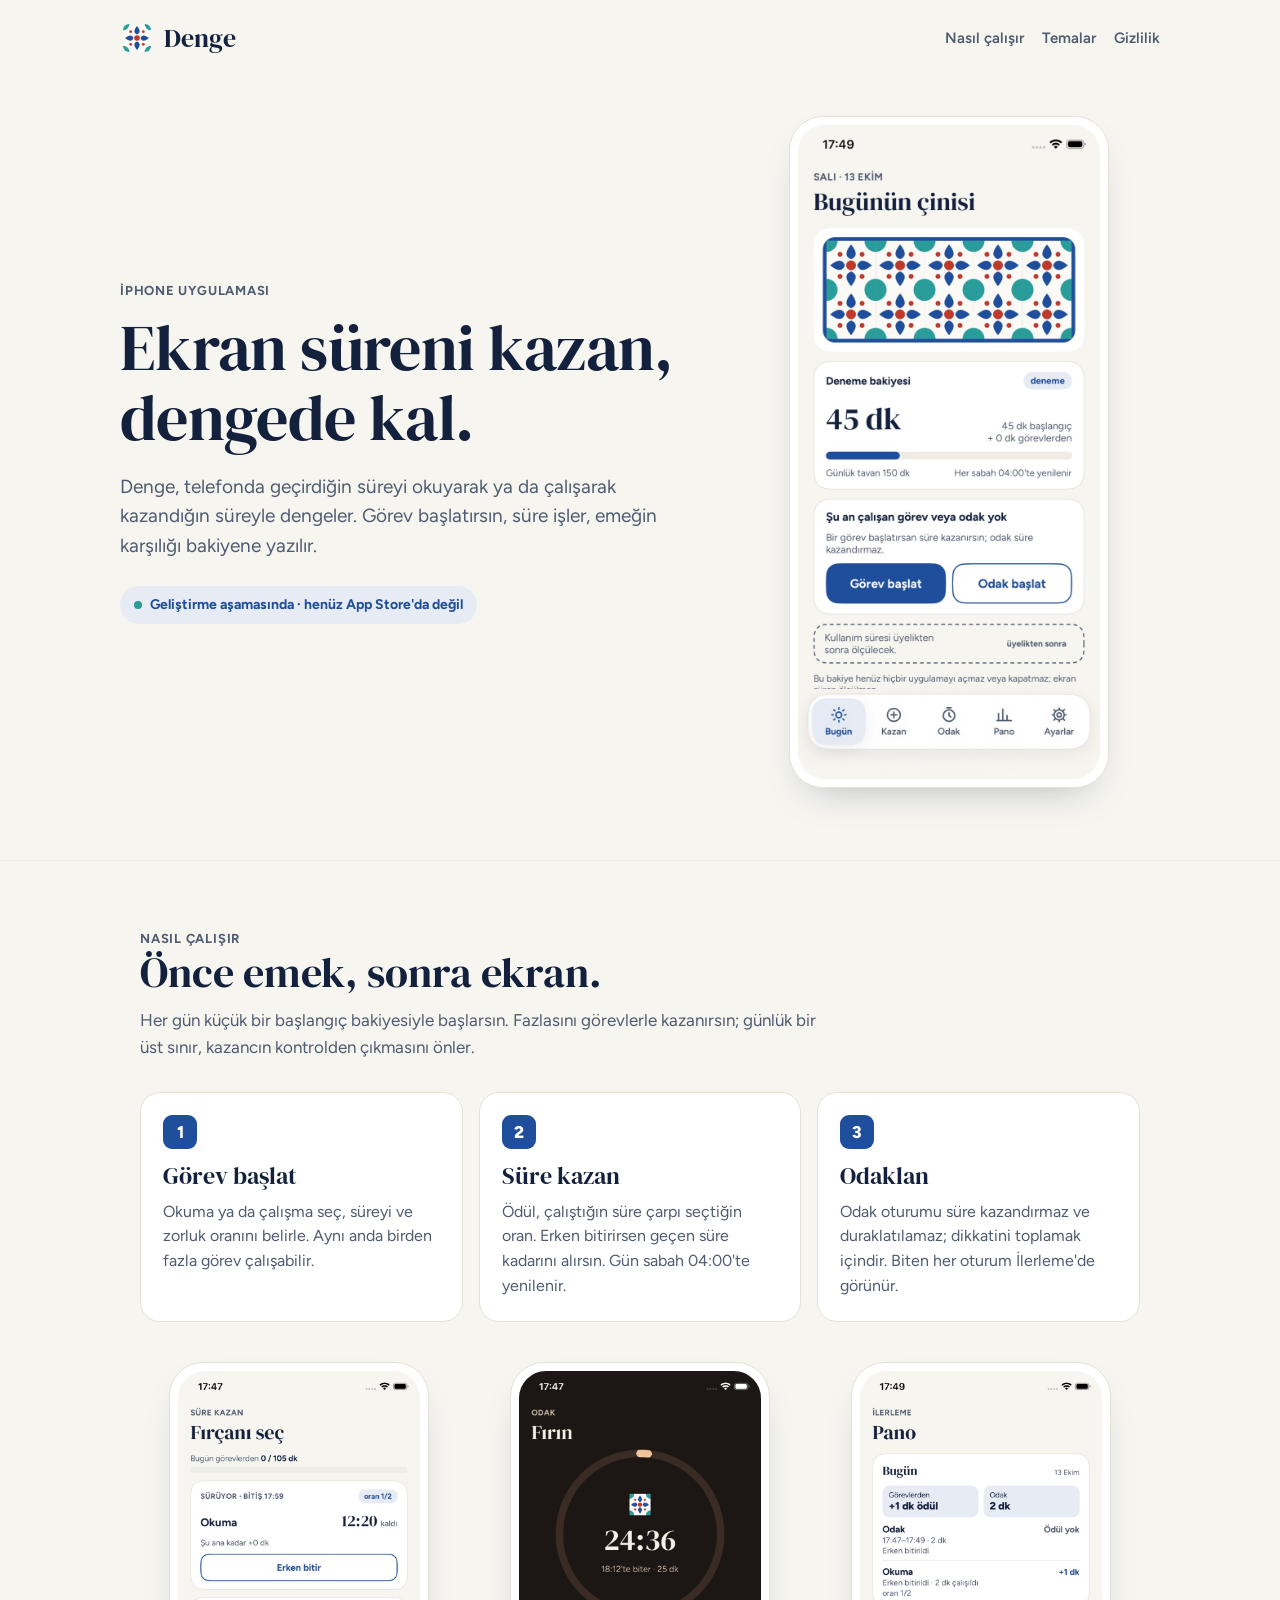
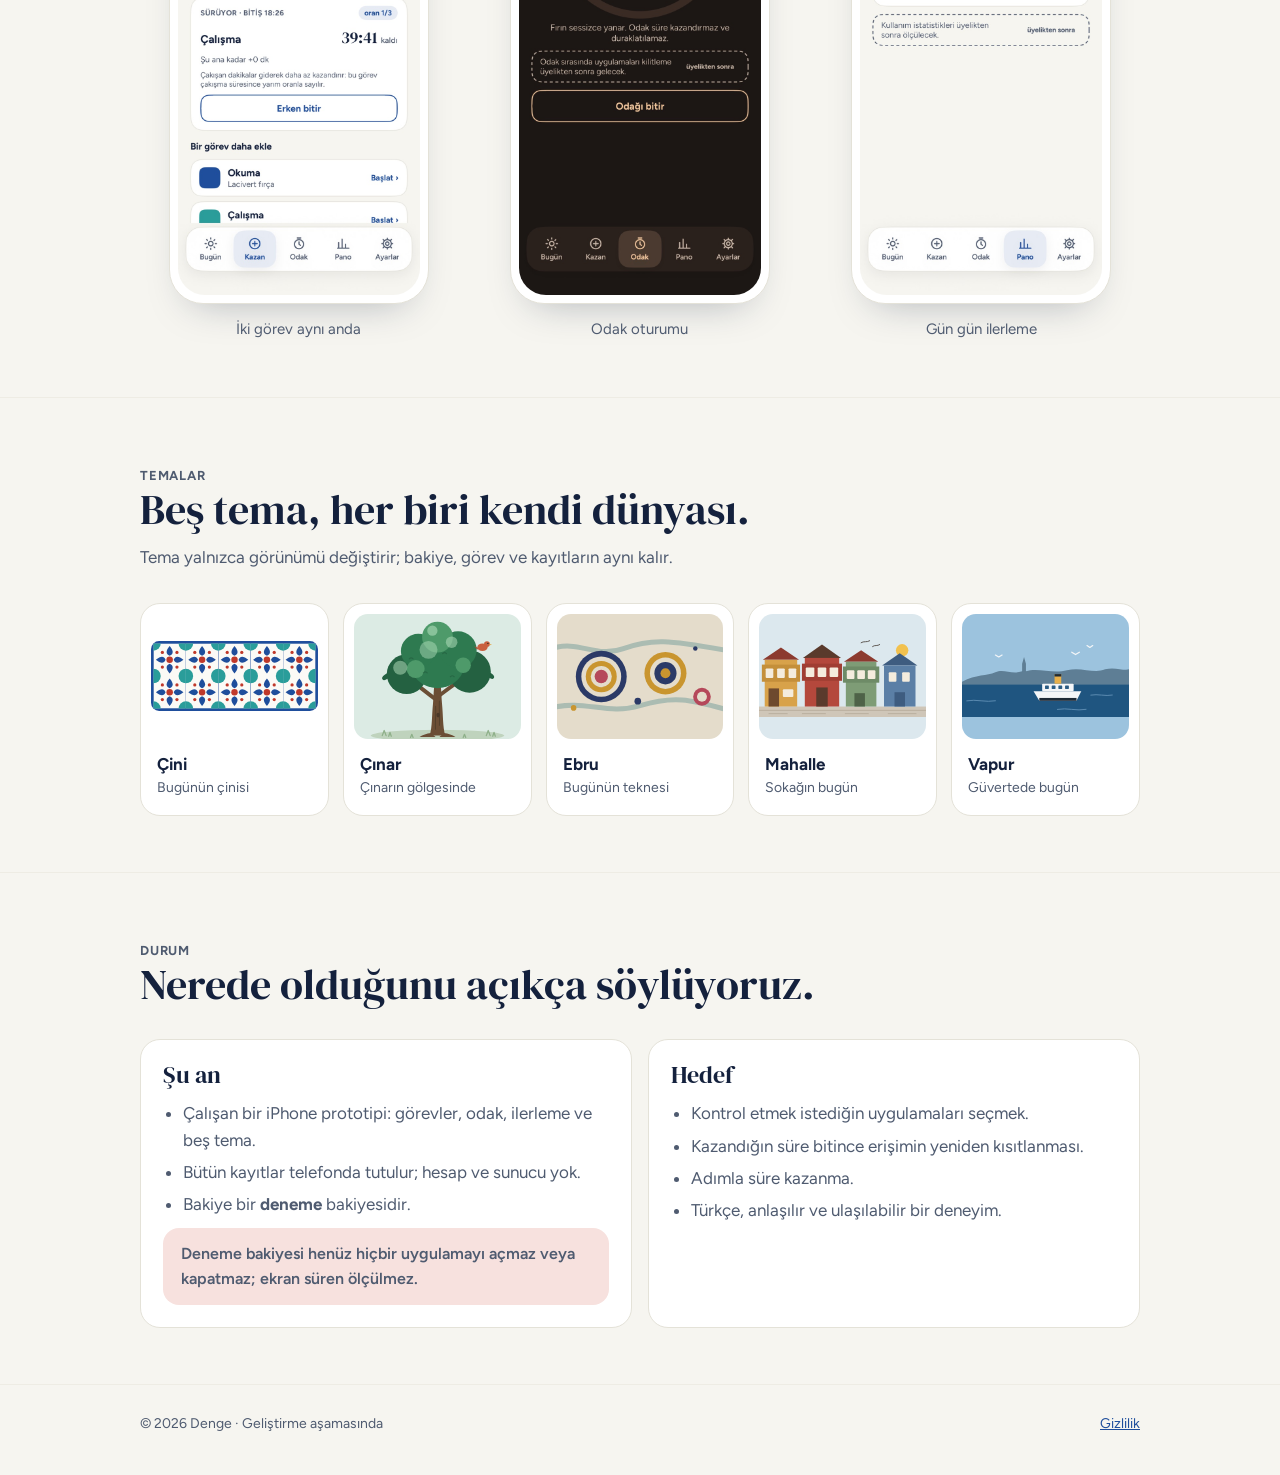
==== index.html @ b0bab2c9 "Denge tanıtım sitesi: ana sayfa ve gizlilik" ====
<!doctype html>
<html lang="tr">
<head>
  <meta charset="utf-8">
  <meta name="viewport" content="width=device-width, initial-scale=1">
  <title>Denge — ekran süreni kazan</title>
  <meta name="description" content="Denge, telefonda geçirdiğin süreyi okuyarak ve çalışarak kazandığın süreyle dengeleyen bir iPhone uygulaması. Geliştirme aşamasında.">
  <meta property="og:title" content="Denge — ekran süreni kazan">
  <meta property="og:description" content="Okuyarak ve çalışarak ekran süresi kazandıran iPhone uygulaması. Geliştirme aşamasında.">
  <meta name="theme-color" content="#F6F5F0">
  <link rel="icon" href="img/theme-glyph-cini.svg" type="image/svg+xml">
  <link rel="preconnect" href="https://fonts.googleapis.com">
  <link rel="preconnect" href="https://fonts.gstatic.com" crossorigin>
  <link href="https://fonts.googleapis.com/css2?family=DM+Serif+Display&family=Figtree:wght@400;600;700;800&display=swap" rel="stylesheet">
  <link rel="stylesheet" href="style.css">
</head>
<body>
  <header class="wrap top">
    <a class="brand" href="./"><img src="img/theme-glyph-cini.svg" alt="">Denge</a>
    <nav aria-label="Sayfa içi">
      <a href="#nasil">Nasıl çalışır</a>
      <a href="#temalar">Temalar</a>
      <a href="gizlilik.html">Gizlilik</a>
    </nav>
  </header>

  <main>
    <div class="wrap hero">
      <div>
        <p class="kicker">iPhone uygulaması</p>
        <h1>Ekran süreni kazan, dengede kal.</h1>
        <p class="lead">Denge, telefonda geçirdiğin süreyi okuyarak ya da çalışarak kazandığın süreyle
          dengeler. Görev başlatırsın, süre işler, emeğin karşılığı bakiyene yazılır.</p>
        <span class="pill">Geliştirme aşamasında · henüz App Store'da değil</span>
      </div>
      <div class="phone">
        <img src="img/cini-1-Bugun.jpg" width="739" height="1600"
             alt="Denge'nin Bugün ekranı: Çini deseni, 45 dakikalık deneme bakiyesi ve görev başlatma düğmeleri">
      </div>
    </div>

    <section id="nasil">
      <div class="wrap">
        <div class="section-head">
          <p class="kicker">Nasıl çalışır</p>
          <h2>Önce emek, sonra ekran.</h2>
          <p>Her gün küçük bir başlangıç bakiyesiyle başlarsın. Fazlasını görevlerle kazanırsın;
            günlük bir üst sınır, kazancın kontrolden çıkmasını önler.</p>
        </div>

        <div class="steps">
          <div class="card">
            <span class="num">1</span>
            <h3>Görev başlat</h3>
            <p>Okuma ya da çalışma seç, süreyi ve zorluk oranını belirle. Aynı anda birden fazla görev
              çalışabilir.</p>
          </div>
          <div class="card">
            <span class="num">2</span>
            <h3>Süre kazan</h3>
            <p>Ödül, çalıştığın süre çarpı seçtiğin oran. Erken bitirirsen geçen süre kadarını alırsın.
              Gün sabah 04:00'te yenilenir.</p>
          </div>
          <div class="card">
            <span class="num">3</span>
            <h3>Odaklan</h3>
            <p>Odak oturumu süre kazandırmaz ve duraklatılamaz; dikkatini toplamak içindir. Biten her
              oturum İlerleme'de görünür.</p>
          </div>
        </div>

        <div class="shots">
          <figure>
            <div class="phone"><img src="img/cini-7-KazanIki.jpg" width="739" height="1600" loading="lazy"
              alt="Süre Kazan ekranı: aynı anda çalışan iki görev ve kalan süreleri"></div>
            <figcaption>İki görev aynı anda</figcaption>
          </figure>
          <figure>
            <div class="phone"><img src="img/cini-8-OdakSuruyor.jpg" width="739" height="1600" loading="lazy"
              alt="Odak ekranı: koyu zeminde geri sayan halka"></div>
            <figcaption>Odak oturumu</figcaption>
          </figure>
          <figure>
            <div class="phone"><img src="img/cini-10-Ilerleme.jpg" width="739" height="1600" loading="lazy"
              alt="İlerleme ekranı: bugünün görev ödülü ve odak süresi ayrı ayrı"></div>
            <figcaption>Gün gün ilerleme</figcaption>
          </figure>
        </div>
      </div>
    </section>

    <section id="temalar">
      <div class="wrap">
        <div class="section-head">
          <p class="kicker">Temalar</p>
          <h2>Beş tema, her biri kendi dünyası.</h2>
          <p>Tema yalnızca görünümü değiştirir; bakiye, görev ve kayıtların aynı kalır.</p>
        </div>
        <div class="themes">
          <div class="theme">
            <div class="art" style="background:#FFFFFF"><img src="img/theme-hero-cini.svg" alt="" loading="lazy"></div>
            <strong>Çini</strong><span>Bugünün çinisi</span>
          </div>
          <div class="theme">
            <div class="art" style="background:#DCEBE4"><img src="img/theme-hero-cinar.svg" alt="" loading="lazy"></div>
            <strong>Çınar</strong><span>Çınarın gölgesinde</span>
          </div>
          <div class="theme">
            <div class="art" style="background:#E4DCCB"><img src="img/theme-hero-ebru.svg" alt="" loading="lazy"></div>
            <strong>Ebru</strong><span>Bugünün teknesi</span>
          </div>
          <div class="theme">
            <div class="art" style="background:#DCE8EE"><img src="img/theme-hero-mahalle.svg" alt="" loading="lazy"></div>
            <strong>Mahalle</strong><span>Sokağın bugün</span>
          </div>
          <div class="theme">
            <div class="art" style="background:#9CC3DE"><img src="img/theme-hero-vapur.svg" alt="" loading="lazy"></div>
            <strong>Vapur</strong><span>Güvertede bugün</span>
          </div>
        </div>
      </div>
    </section>

    <section id="durum">
      <div class="wrap">
        <div class="section-head">
          <p class="kicker">Durum</p>
          <h2>Nerede olduğunu açıkça söylüyoruz.</h2>
        </div>
        <div class="status">
          <div class="card">
            <h3>Şu an</h3>
            <ul>
              <li>Çalışan bir iPhone prototipi: görevler, odak, ilerleme ve beş tema.</li>
              <li>Bütün kayıtlar telefonda tutulur; hesap ve sunucu yok.</li>
              <li>Bakiye bir <strong>deneme</strong> bakiyesidir.</li>
            </ul>
            <p class="note">Deneme bakiyesi henüz hiçbir uygulamayı açmaz veya kapatmaz; ekran süren ölçülmez.</p>
          </div>
          <div class="card">
            <h3>Hedef</h3>
            <ul>
              <li>Kontrol etmek istediğin uygulamaları seçmek.</li>
              <li>Kazandığın süre bitince erişimin yeniden kısıtlanması.</li>
              <li>Adımla süre kazanma.</li>
              <li>Türkçe, anlaşılır ve ulaşılabilir bir deneyim.</li>
            </ul>
          </div>
        </div>
      </div>
    </section>
  </main>

  <footer>
    <div class="wrap">
      <span>© 2026 Denge · Geliştirme aşamasında</span>
      <a href="gizlilik.html">Gizlilik</a>
    </div>
  </footer>
</body>
</html>
---- style.css ----
/* Denge tanıtım sitesi — renkler uygulamanın Çini temasından (ThemeCatalog.swift). */

:root {
  --bg: #F6F5F0;
  --surface: #FFFFFF;
  --border: #E4E2D8;
  --divider: #EEECE4;
  --ink: #14213D;
  --ink2: #4F5B70;
  --accent: #1F4E9C;
  --on-accent: #FFFFFF;
  --soft: #E7ECF4;
  --teal: #2A9D9A;
  --note-ink: #7E241C;
  --note-bg: #F7E1DE;
  --shadow: 0 18px 40px -22px rgba(20, 33, 61, 0.35);
  --display: "DM Serif Display", Georgia, serif;
  --body: "Figtree", -apple-system, "Segoe UI", sans-serif;
}

@media (prefers-color-scheme: dark) {
  :root {
    /* Çini'nin "Fırın" (odak) paleti */
    --bg: #1C1714;
    --surface: #2B211C;
    --border: #4A3A30;
    --divider: #3A2C24;
    --ink: #F7EFE6;
    --ink2: #C9B6A6;
    --accent: #F2C59A;
    --on-accent: #1C1714;
    --soft: #3A2C24;
    --teal: #7FD1CE;
    --note-ink: #F7EFE6;
    --note-bg: #4A3A30;
    --shadow: 0 18px 40px -22px rgba(0, 0, 0, 0.7);
  }
}

* { box-sizing: border-box; }

html { -webkit-text-size-adjust: 100%; }

body {
  margin: 0;
  background: var(--bg);
  color: var(--ink);
  font-family: var(--body);
  font-size: 17px;
  line-height: 1.55;
}

img { max-width: 100%; height: auto; display: block; }

a { color: var(--accent); }

.wrap {
  max-width: 1040px;
  margin: 0 auto;
  padding: 0 20px;
}

/* Üst çubuk */
.top {
  display: flex;
  align-items: center;
  justify-content: space-between;
  gap: 16px;
  padding: 18px 0;
}
.brand {
  display: flex;
  align-items: center;
  gap: 10px;
  color: var(--ink);
  text-decoration: none;
  font-family: var(--display);
  font-size: 26px;
}
.brand img {
  width: 34px;
  height: 34px;
  border-radius: 9px;
  background: #F6F5F0;
  padding: 3px;
}
.top nav { display: flex; gap: 18px; flex-wrap: wrap; }
.top nav a {
  color: var(--ink2);
  text-decoration: none;
  font-weight: 600;
  font-size: 15px;
}
.top nav a:hover { color: var(--ink); }

/* Giriş */
.hero {
  display: grid;
  grid-template-columns: 1.15fr 0.85fr;
  gap: 48px;
  align-items: center;
  padding: 40px 0 72px;
}
.kicker {
  font-size: 13px;
  font-weight: 700;
  letter-spacing: 0.06em;
  text-transform: uppercase;
  color: var(--ink2);
  margin: 0 0 12px;
}
h1, h2, h3 { font-family: var(--display); font-weight: 400; line-height: 1.1; margin: 0; }
h1 { font-size: clamp(40px, 6vw, 64px); letter-spacing: -0.01em; }
h2 { font-size: clamp(30px, 4vw, 42px); }
h3 { font-size: 24px; }
.lead {
  font-size: 19px;
  color: var(--ink2);
  margin: 18px 0 26px;
  max-width: 34em;
}
.pill {
  display: inline-flex;
  align-items: center;
  gap: 8px;
  padding: 8px 14px;
  border-radius: 999px;
  background: var(--soft);
  color: var(--accent);
  font-weight: 700;
  font-size: 14px;
}
.pill::before {
  content: "";
  width: 8px;
  height: 8px;
  border-radius: 50%;
  background: var(--teal);
}

/* Telefon ekran görüntüsü */
.phone {
  border-radius: 34px;
  border: 1px solid var(--border);
  background: var(--surface);
  padding: 8px;
  box-shadow: var(--shadow);
  max-width: 320px;
  margin: 0 auto;
}
.phone img { border-radius: 27px; }

/* Bölümler */
section { padding: 56px 0; border-top: 1px solid var(--divider); }
.section-head { max-width: 40em; margin-bottom: 32px; }
.section-head p { color: var(--ink2); margin: 12px 0 0; }

.steps {
  display: grid;
  grid-template-columns: repeat(3, 1fr);
  gap: 16px;
}
.card {
  background: var(--surface);
  border: 1px solid var(--border);
  border-radius: 20px;
  padding: 22px;
}
.card .num {
  display: inline-grid;
  place-items: center;
  width: 34px;
  height: 34px;
  border-radius: 9px;
  background: var(--accent);
  color: var(--on-accent);
  font-weight: 800;
  margin-bottom: 14px;
}
.card p { color: var(--ink2); margin: 10px 0 0; font-size: 16px; }

.shots {
  display: grid;
  grid-template-columns: repeat(3, 1fr);
  gap: 24px;
  margin-top: 40px;
}
.shots figure { margin: 0; }
.shots .phone { max-width: 260px; }
.shots figcaption {
  text-align: center;
  color: var(--ink2);
  font-size: 15px;
  margin-top: 14px;
}

/* Temalar */
.themes {
  display: grid;
  grid-template-columns: repeat(5, 1fr);
  gap: 14px;
}
.theme {
  background: var(--surface);
  border: 1px solid var(--border);
  border-radius: 20px;
  padding: 10px 10px 16px;
}
.theme .art {
  border-radius: 14px;
  aspect-ratio: 4 / 3;
  display: grid;
  place-items: center;
  overflow: hidden;
  margin-bottom: 12px;
}
.theme .art img { width: 100%; height: 100%; object-fit: contain; }
.theme strong { display: block; padding: 0 6px; font-size: 17px; }
.theme span { display: block; padding: 0 6px; color: var(--ink2); font-size: 14px; }

/* Durum */
.status {
  display: grid;
  grid-template-columns: 1fr 1fr;
  gap: 16px;
}
.status ul { margin: 12px 0 0; padding-left: 20px; color: var(--ink2); }
.status li { margin: 6px 0; }
.note {
  background: var(--note-bg);
  color: var(--note-ink);
  border-radius: 16px;
  padding: 14px 18px;
  font-weight: 600;
  margin-top: 16px;
}

/* Metin sayfası (gizlilik) */
.prose { max-width: 40em; padding: 24px 0 64px; }
.prose h1 { font-size: clamp(36px, 5vw, 52px); }
.prose h2 { font-size: 26px; margin-top: 36px; }
.prose p, .prose li { color: var(--ink2); }
.prose strong { color: var(--ink); }
.prose .meta { color: var(--ink2); font-size: 15px; margin-top: 10px; }

/* Alt bilgi */
footer {
  border-top: 1px solid var(--divider);
  padding: 28px 0 40px;
  color: var(--ink2);
  font-size: 14px;
}
footer .wrap { display: flex; justify-content: space-between; gap: 16px; flex-wrap: wrap; }

/* Grid öğeleri içerikleri (büyük ekran görüntüleri) yüzünden sütunu genişletmesin. */
.hero > *, .steps > *, .shots > *, .themes > *, .status > * { min-width: 0; }

/* Dar ekranlar */
@media (max-width: 860px) {
  .hero { grid-template-columns: minmax(0, 1fr); gap: 36px; padding-top: 24px; }
  .steps, .status { grid-template-columns: minmax(0, 1fr); }
  .themes { grid-template-columns: repeat(2, minmax(0, 1fr)); }
  .shots { grid-template-columns: minmax(0, 1fr); }
}
@media (max-width: 480px) {
  body { font-size: 16px; }
  .wrap { padding: 0 16px; }
  .top nav { gap: 12px; }
  .top nav a { font-size: 14px; }
  .themes { grid-template-columns: 1fr 1fr; gap: 10px; }
}
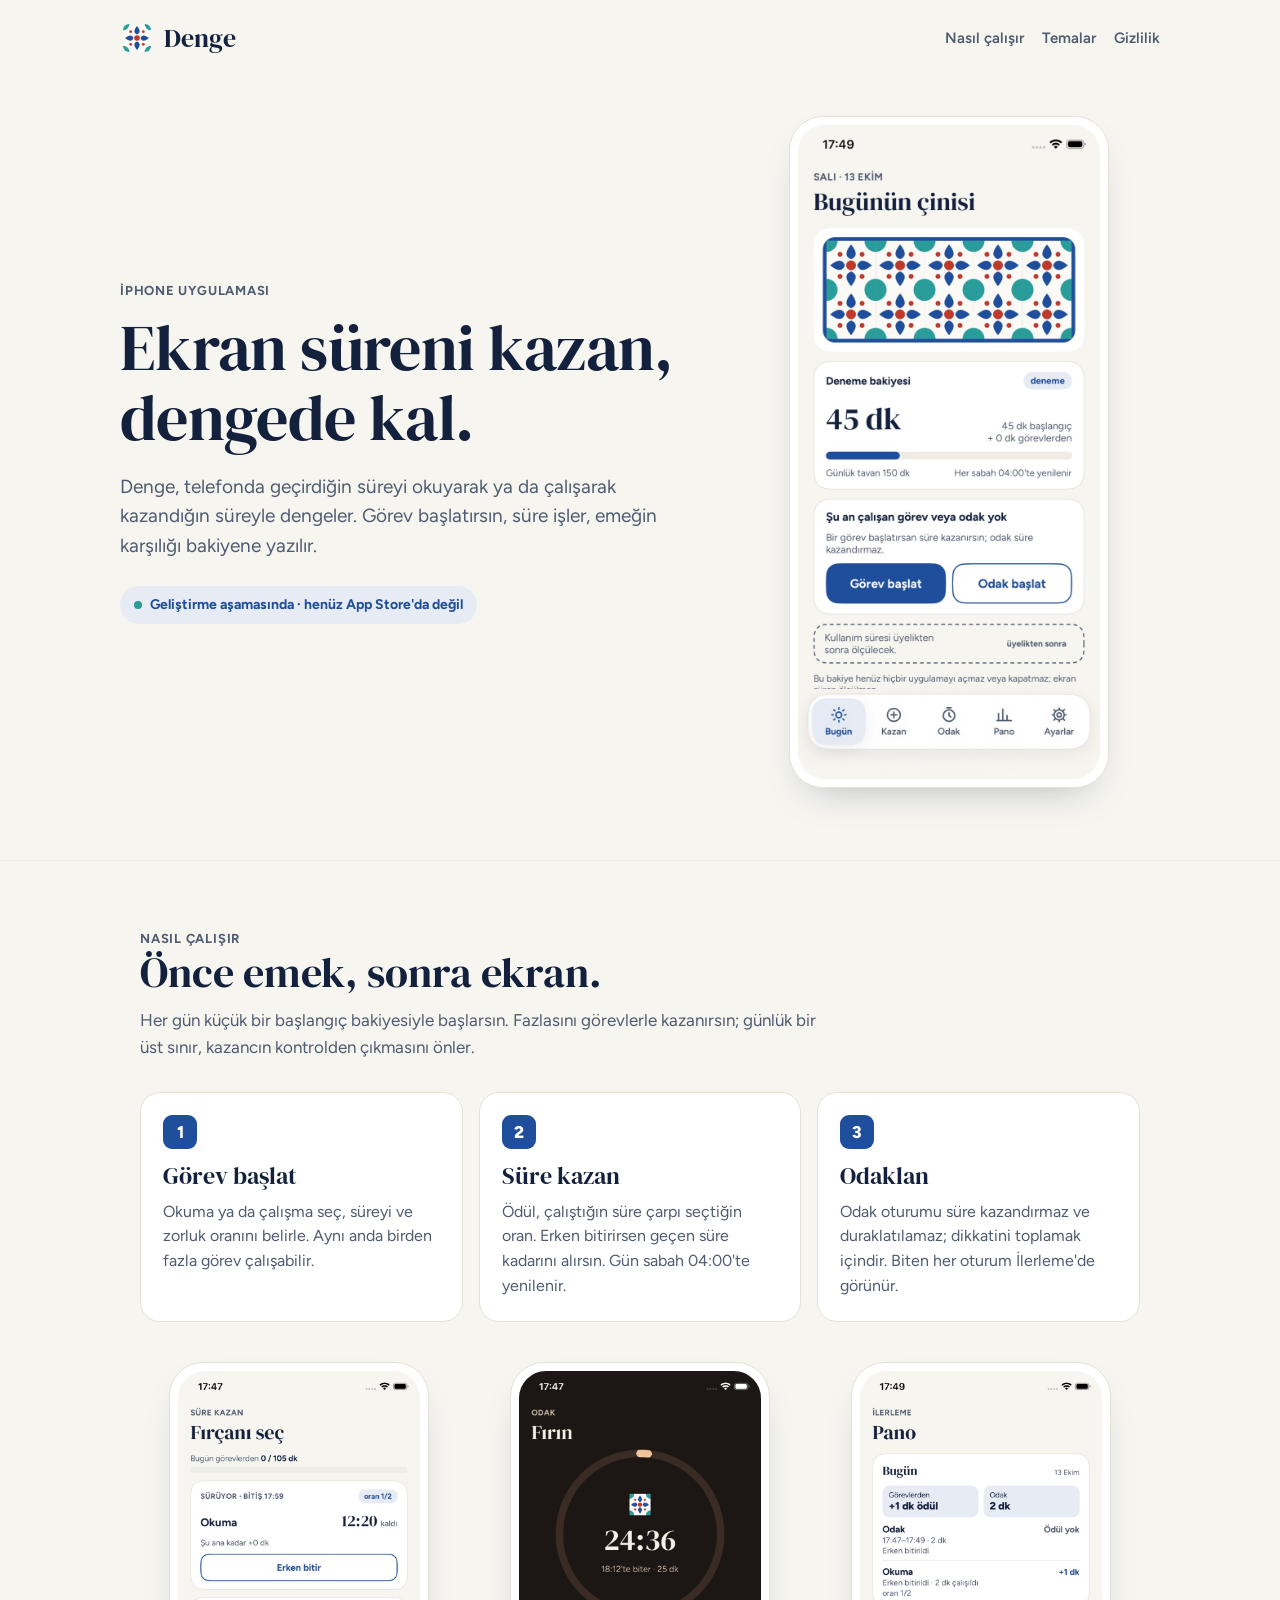
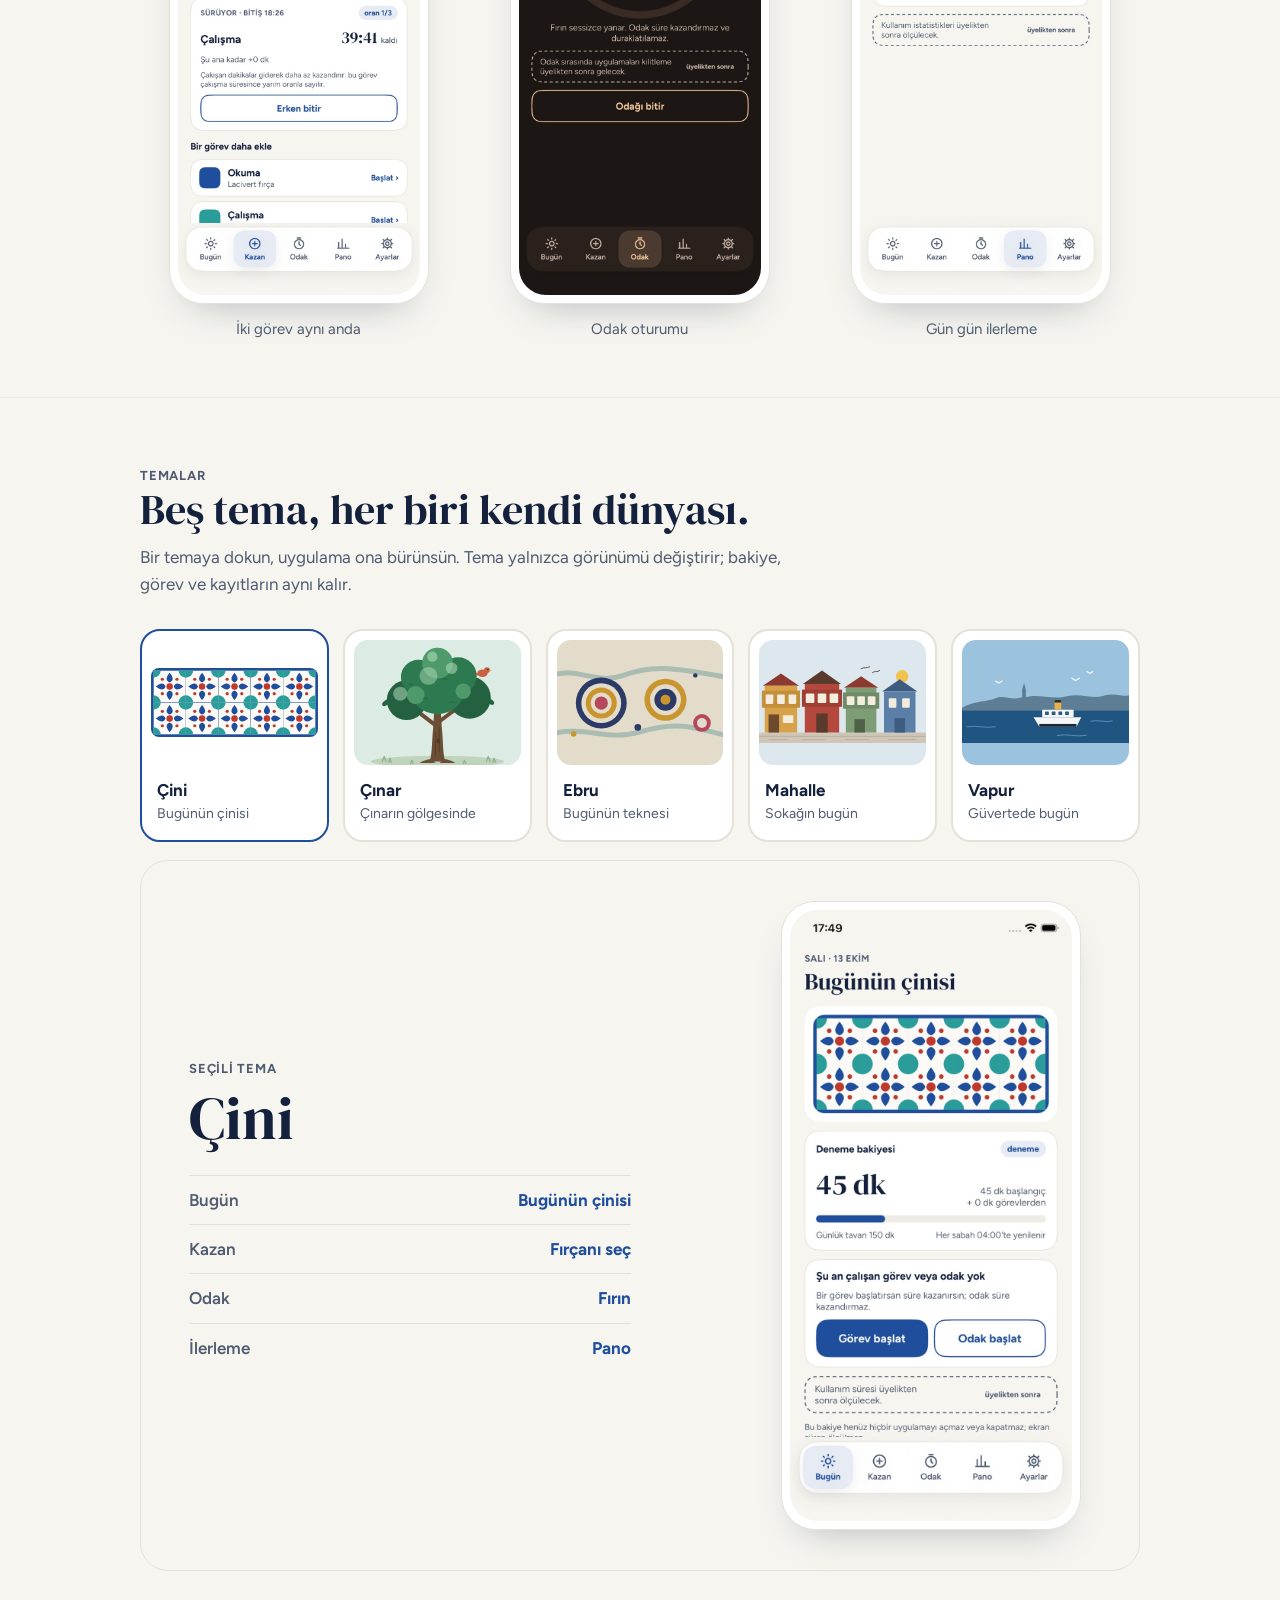
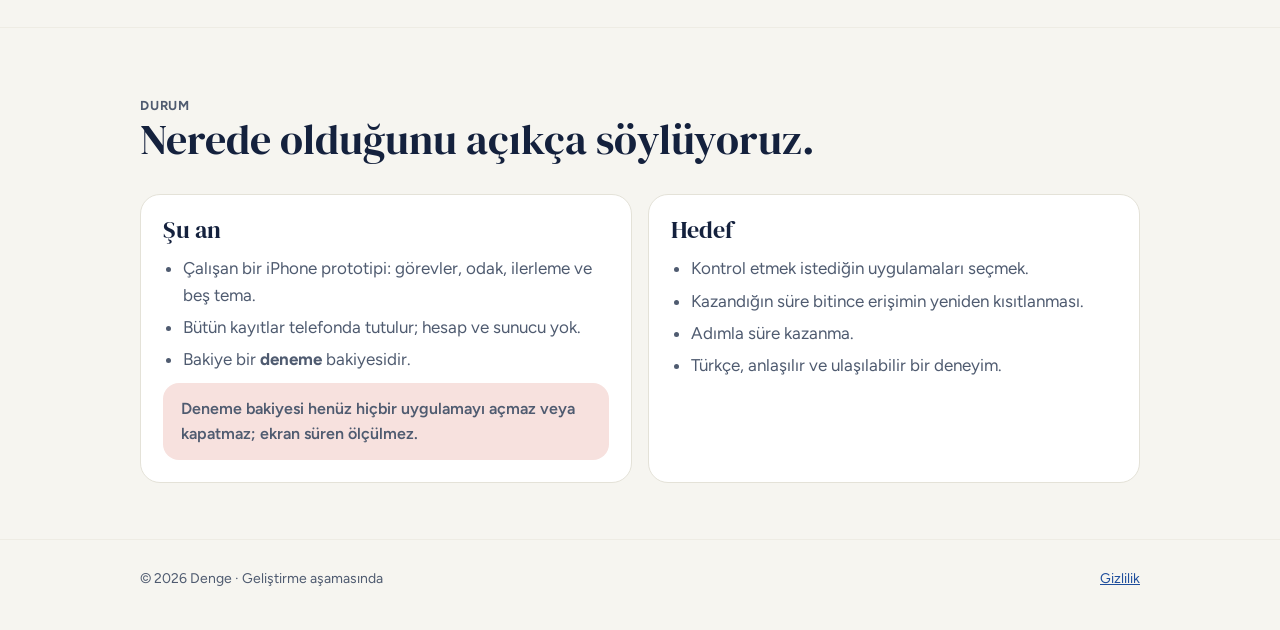
==== commit b18679d1: "Temalar bölümü: seçilen temada uygulama ekranı" ====
--- a/index.html
+++ b/index.html
@@ -11,7 +11,7 @@
   <link rel="icon" href="img/theme-glyph-cini.svg" type="image/svg+xml">
   <link rel="preconnect" href="https://fonts.googleapis.com">
   <link rel="preconnect" href="https://fonts.gstatic.com" crossorigin>
-  <link href="https://fonts.googleapis.com/css2?family=DM+Serif+Display&family=Figtree:wght@400;600;700;800&display=swap" rel="stylesheet">
+  <link href="https://fonts.googleapis.com/css2?family=Archivo:wght@800&family=Baloo+2:wght@800&family=Bricolage+Grotesque:opsz,wght@96,800&family=DM+Serif+Display&family=Figtree:wght@400;600;700;800&family=Fraunces:wght@600&display=swap" rel="stylesheet">
   <link rel="stylesheet" href="style.css">
 </head>
 <body>
@@ -94,28 +94,61 @@
         <div class="section-head">
           <p class="kicker">Temalar</p>
           <h2>Beş tema, her biri kendi dünyası.</h2>
-          <p>Tema yalnızca görünümü değiştirir; bakiye, görev ve kayıtların aynı kalır.</p>
+          <p>Bir temaya dokun, uygulama ona bürünsün. Tema yalnızca görünümü değiştirir; bakiye, görev ve
+            kayıtların aynı kalır.</p>
         </div>
-        <div class="themes">
-          <div class="theme">
-            <div class="art" style="background:#FFFFFF"><img src="img/theme-hero-cini.svg" alt="" loading="lazy"></div>
-            <strong>Çini</strong><span>Bugünün çinisi</span>
+        <div class="themes" role="tablist" aria-label="Temalar">
+          <button class="theme" type="button" role="tab" id="tab-cini" data-theme="cini"
+                  aria-controls="tema-sahne" aria-selected="true" tabindex="0">
+            <span class="art" style="background:#FFFFFF"><img src="img/theme-hero-cini.svg" alt="" loading="lazy"></span>
+            <strong>Çini</strong><span class="sub">Bugünün çinisi</span>
+          </button>
+          <button class="theme" type="button" role="tab" id="tab-cinar" data-theme="cinar"
+                  aria-controls="tema-sahne" aria-selected="false" tabindex="-1">
+            <span class="art" style="background:#DCEBE4"><img src="img/theme-hero-cinar.svg" alt="" loading="lazy"></span>
+            <strong>Çınar</strong><span class="sub">Çınarın gölgesinde</span>
+          </button>
+          <button class="theme" type="button" role="tab" id="tab-ebru" data-theme="ebru"
+                  aria-controls="tema-sahne" aria-selected="false" tabindex="-1">
+            <span class="art" style="background:#E4DCCB"><img src="img/theme-hero-ebru.svg" alt="" loading="lazy"></span>
+            <strong>Ebru</strong><span class="sub">Bugünün teknesi</span>
+          </button>
+          <button class="theme" type="button" role="tab" id="tab-mahalle" data-theme="mahalle"
+                  aria-controls="tema-sahne" aria-selected="false" tabindex="-1">
+            <span class="art" style="background:#DCE8EE"><img src="img/theme-hero-mahalle.svg" alt="" loading="lazy"></span>
+            <strong>Mahalle</strong><span class="sub">Sokağın bugün</span>
+          </button>
+          <button class="theme" type="button" role="tab" id="tab-vapur" data-theme="vapur"
+                  aria-controls="tema-sahne" aria-selected="false" tabindex="-1">
+            <span class="art" style="background:#9CC3DE"><img src="img/theme-hero-vapur.svg" alt="" loading="lazy"></span>
+            <strong>Vapur</strong><span class="sub">Güvertede bugün</span>
+          </button>
+        </div>
+
+        <div class="stage" id="tema-sahne" role="tabpanel" aria-labelledby="tab-cini" data-theme="cini">
+          <div class="stage-text">
+            <p class="stage-kicker">Seçili tema</p>
+            <h3 class="stage-title" aria-live="polite">Çini</h3>
+            <dl class="stage-names">
+              <div><dt>Bugün</dt><dd data-key="today">Bugünün çinisi</dd></div>
+              <div><dt>Kazan</dt><dd data-key="earn">Fırçanı seç</dd></div>
+              <div><dt>Odak</dt><dd data-key="focus">Fırın</dd></div>
+              <div><dt>İlerleme</dt><dd data-key="progress">Pano</dd></div>
+            </dl>
           </div>
-          <div class="theme">
-            <div class="art" style="background:#DCEBE4"><img src="img/theme-hero-cinar.svg" alt="" loading="lazy"></div>
-            <strong>Çınar</strong><span>Çınarın gölgesinde</span>
-          </div>
-          <div class="theme">
-            <div class="art" style="background:#E4DCCB"><img src="img/theme-hero-ebru.svg" alt="" loading="lazy"></div>
-            <strong>Ebru</strong><span>Bugünün teknesi</span>
-          </div>
-          <div class="theme">
-            <div class="art" style="background:#DCE8EE"><img src="img/theme-hero-mahalle.svg" alt="" loading="lazy"></div>
-            <strong>Mahalle</strong><span>Sokağın bugün</span>
-          </div>
-          <div class="theme">
-            <div class="art" style="background:#9CC3DE"><img src="img/theme-hero-vapur.svg" alt="" loading="lazy"></div>
-            <strong>Vapur</strong><span>Güvertede bugün</span>
+          <div class="phone stage-phone">
+            <div class="screens">
+              <img src="img/cini-1-Bugun.jpg" width="739" height="1600" loading="lazy" data-theme="cini" class="active"
+                   alt="Çini temasında Denge'nin Bugün ekranı: “Bugünün çinisi” başlığı, tema çizimi ve deneme bakiyesi">
+              <img src="img/cinar-1-Bugun.jpg" width="739" height="1600" loading="lazy" data-theme="cinar"
+                   alt="Çınar temasında Denge'nin Bugün ekranı: “Çınarın gölgesinde” başlığı, tema çizimi ve deneme bakiyesi">
+              <img src="img/ebru-1-Bugun.jpg" width="739" height="1600" loading="lazy" data-theme="ebru"
+                   alt="Ebru temasında Denge'nin Bugün ekranı: “Bugünün teknesi” başlığı, tema çizimi ve deneme bakiyesi">
+              <img src="img/mahalle-1-Bugun.jpg" width="739" height="1600" loading="lazy" data-theme="mahalle"
+                   alt="Mahalle temasında Denge'nin Bugün ekranı: “Sokağın bugün” başlığı, tema çizimi ve deneme bakiyesi">
+              <img src="img/vapur-1-Bugun.jpg" width="739" height="1600" loading="lazy" data-theme="vapur"
+                   alt="Vapur temasında Denge'nin Bugün ekranı: “Güvertede bugün” başlığı, tema çizimi ve deneme bakiyesi">
+            </div>
           </div>
         </div>
       </div>
@@ -157,5 +190,6 @@
       <a href="gizlilik.html">Gizlilik</a>
     </div>
   </footer>
+  <script src="temalar.js" defer></script>
 </body>
 </html>
--- a/style.css
+++ b/style.css
@@ -194,18 +194,27 @@
   margin-top: 14px;
 }
 
-/* Temalar */
+/* Temalar: kartlar sekme, altta temanın kendi renginde sahne */
 .themes {
   display: grid;
   grid-template-columns: repeat(5, 1fr);
   gap: 14px;
 }
 .theme {
+  appearance: none;
+  font: inherit;
+  color: inherit;
+  text-align: left;
+  cursor: pointer;
   background: var(--surface);
-  border: 1px solid var(--border);
+  border: 2px solid var(--border);
   border-radius: 20px;
-  padding: 10px 10px 16px;
-}
+  padding: 9px 9px 15px;
+  transition: border-color .2s, transform .2s;
+}
+.theme:hover { transform: translateY(-2px); }
+.theme[aria-selected="true"] { border-color: var(--accent); }
+.theme:focus-visible { outline: 3px solid var(--accent); outline-offset: 3px; }
 .theme .art {
   border-radius: 14px;
   aspect-ratio: 4 / 3;
@@ -216,7 +225,69 @@
 }
 .theme .art img { width: 100%; height: 100%; object-fit: contain; }
 .theme strong { display: block; padding: 0 6px; font-size: 17px; }
-.theme span { display: block; padding: 0 6px; color: var(--ink2); font-size: 14px; }
+.theme .sub { display: block; padding: 0 6px; color: var(--ink2); font-size: 14px; }
+
+/* Sahne renkleri ve yazı tipleri uygulamanın temalarından (ThemeCatalog.swift) */
+.stage[data-theme="cini"]    { --s-bg: #F6F5F0; --s-ink: #14213D; --s-ink2: #4F5B70; --s-accent: #1F4E9C; --s-line: #E4E2D8; --s-font: "DM Serif Display", Georgia, serif; --s-weight: 400; }
+.stage[data-theme="cinar"]   { --s-bg: #EEF2EA; --s-ink: #15241D; --s-ink2: #4F5D54; --s-accent: #1D4D35; --s-line: #DCE5D8; --s-font: "Bricolage Grotesque", sans-serif; --s-weight: 800; }
+.stage[data-theme="ebru"]    { --s-bg: #F3EEE4; --s-ink: #22223A; --s-ink2: #56536A; --s-accent: #2B3A67; --s-line: #DCD2BF; --s-font: "Fraunces", Georgia, serif; --s-weight: 600; }
+.stage[data-theme="mahalle"] { --s-bg: #F2EEE6; --s-ink: #23201D; --s-ink2: #57514B; --s-accent: #8C3A2F; --s-line: #E5DDD0; --s-font: "Baloo 2", sans-serif; --s-weight: 800; }
+.stage[data-theme="vapur"]   { --s-bg: #0F2B45; --s-ink: #EEF4F8; --s-ink2: #B4C7D6; --s-accent: #F0C46E; --s-line: #24507A; --s-font: "Archivo", sans-serif; --s-weight: 800; }
+
+.stage {
+  margin-top: 18px;
+  display: grid;
+  grid-template-columns: minmax(0, 1fr) minmax(0, 320px);
+  gap: 40px;
+  align-items: center;
+  padding: 40px 48px;
+  border-radius: 28px;
+  background: var(--s-bg);
+  color: var(--s-ink);
+  border: 1px solid var(--s-line);
+  transition: background-color .45s ease, color .45s ease, border-color .45s ease;
+}
+.stage-kicker {
+  margin: 0 0 6px;
+  font-size: 13px;
+  font-weight: 700;
+  letter-spacing: 0.06em;
+  text-transform: uppercase;
+  color: var(--s-ink2);
+}
+.stage-title {
+  font-family: var(--s-font);
+  font-weight: var(--s-weight);
+  font-size: clamp(40px, 5vw, 60px);
+  color: var(--s-ink);
+}
+.stage-names { margin: 24px 0 0; display: grid; gap: 0; max-width: 26em; }
+.stage-names div {
+  display: flex;
+  justify-content: space-between;
+  gap: 16px;
+  padding: 11px 0;
+  border-top: 1px solid var(--s-line);
+}
+.stage-names dt { color: var(--s-ink2); font-weight: 600; }
+.stage-names dd { margin: 0; font-weight: 700; color: var(--s-accent); text-align: right; }
+.stage-phone { max-width: 300px; width: 100%; }
+.screens { position: relative; aspect-ratio: 739 / 1600; border-radius: 27px; overflow: hidden; }
+.screens img {
+  position: absolute;
+  inset: 0;
+  width: 100%;
+  height: 100%;
+  border-radius: 27px;
+  opacity: 0;
+  transition: opacity .4s ease;
+}
+.screens img.active { opacity: 1; }
+
+@media (prefers-reduced-motion: reduce) {
+  .theme, .stage, .screens img { transition: none; }
+  .theme:hover { transform: none; }
+}
 
 /* Durum */
 .status {
@@ -253,19 +324,26 @@
 footer .wrap { display: flex; justify-content: space-between; gap: 16px; flex-wrap: wrap; }
 
 /* Grid öğeleri içerikleri (büyük ekran görüntüleri) yüzünden sütunu genişletmesin. */
-.hero > *, .steps > *, .shots > *, .themes > *, .status > * { min-width: 0; }
+.hero > *, .steps > *, .shots > *, .themes > *, .status > *, .stage > * { min-width: 0; }
 
 /* Dar ekranlar */
 @media (max-width: 860px) {
   .hero { grid-template-columns: minmax(0, 1fr); gap: 36px; padding-top: 24px; }
   .steps, .status { grid-template-columns: minmax(0, 1fr); }
-  .themes { grid-template-columns: repeat(2, minmax(0, 1fr)); }
+  .themes { grid-template-columns: repeat(5, minmax(0, 1fr)); gap: 8px; }
+  .theme { padding: 5px 5px 9px; border-radius: 16px; }
+  .theme .art { border-radius: 11px; aspect-ratio: 1; margin-bottom: 7px; }
+  .theme strong { padding: 0 2px; font-size: 14px; }
+  .theme .sub { display: none; }
   .shots { grid-template-columns: minmax(0, 1fr); }
+  .stage { grid-template-columns: minmax(0, 1fr); gap: 24px; padding: 26px 22px 30px; }
+  .stage-phone { margin: 0 auto; }
 }
 @media (max-width: 480px) {
   body { font-size: 16px; }
   .wrap { padding: 0 16px; }
   .top nav { gap: 12px; }
   .top nav a { font-size: 14px; }
-  .themes { grid-template-columns: 1fr 1fr; gap: 10px; }
-}
+  .themes { gap: 6px; }
+  .theme strong { font-size: 12px; }
+}
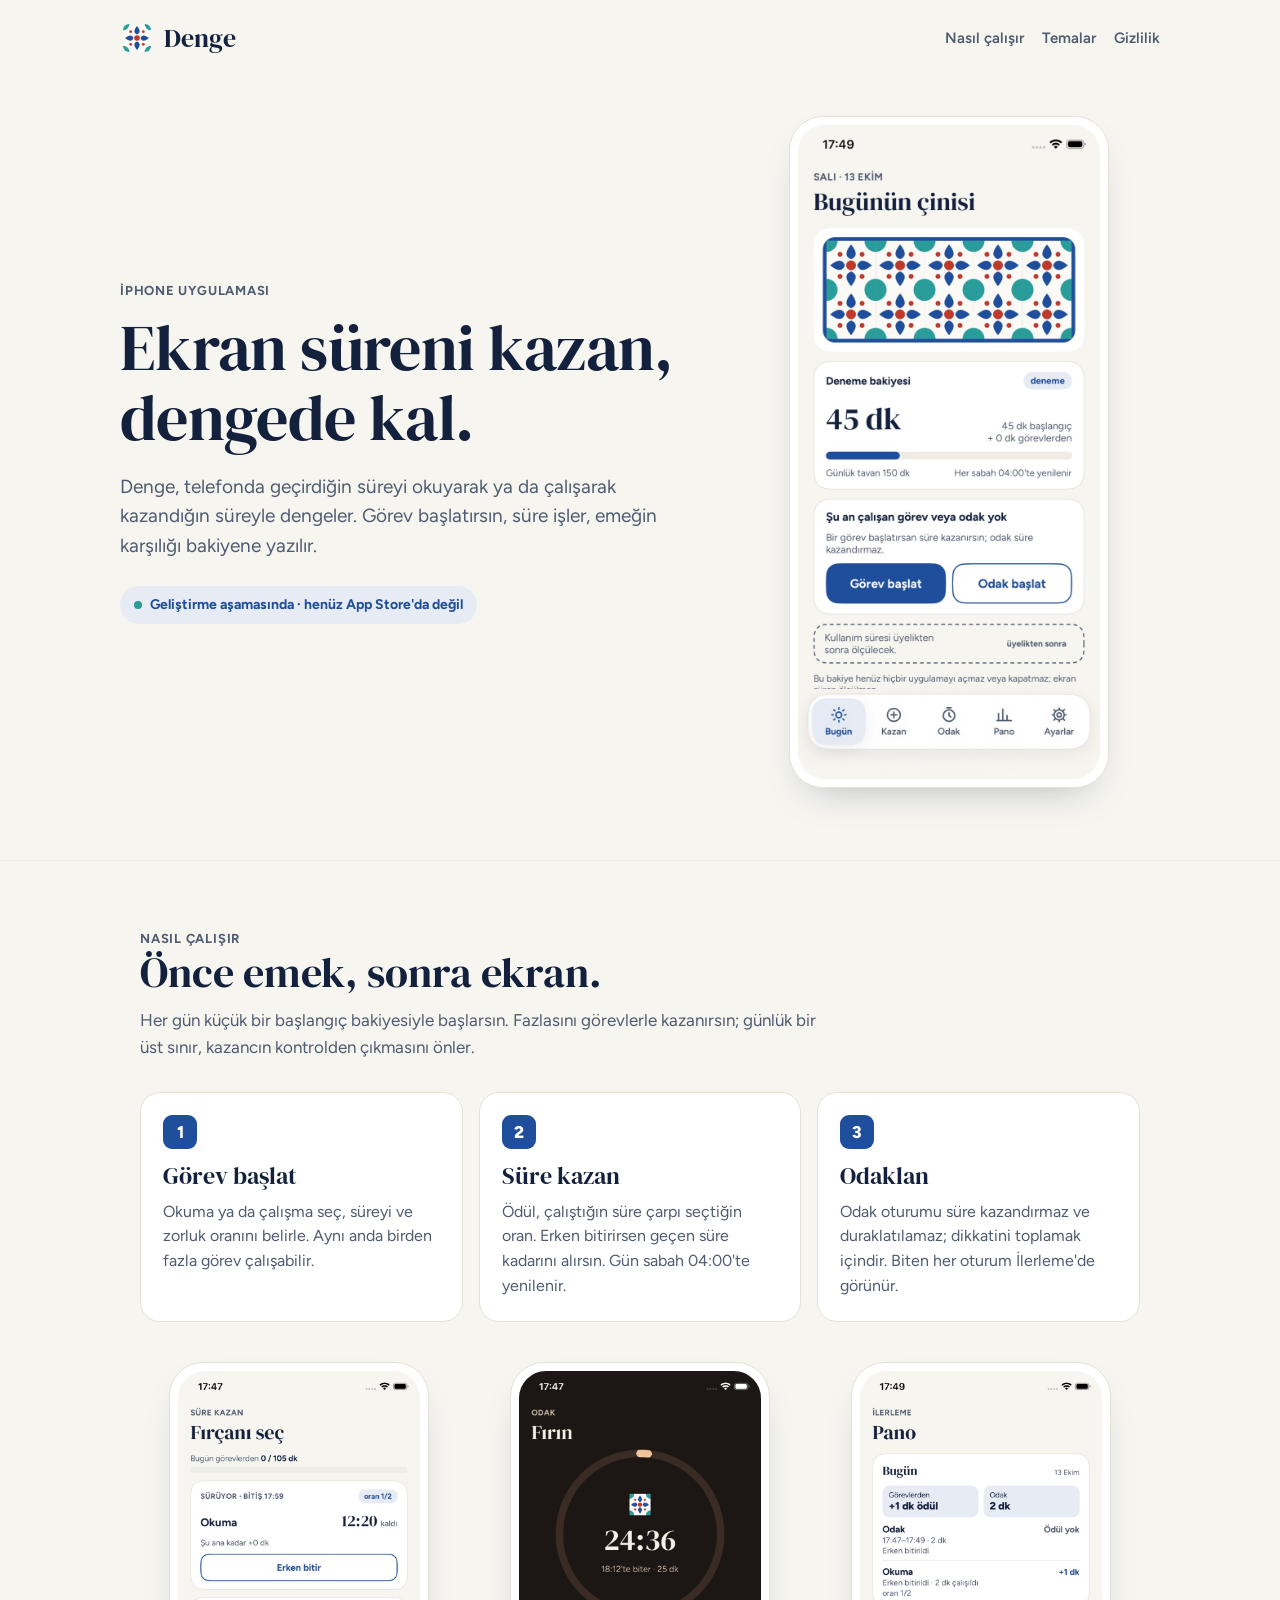
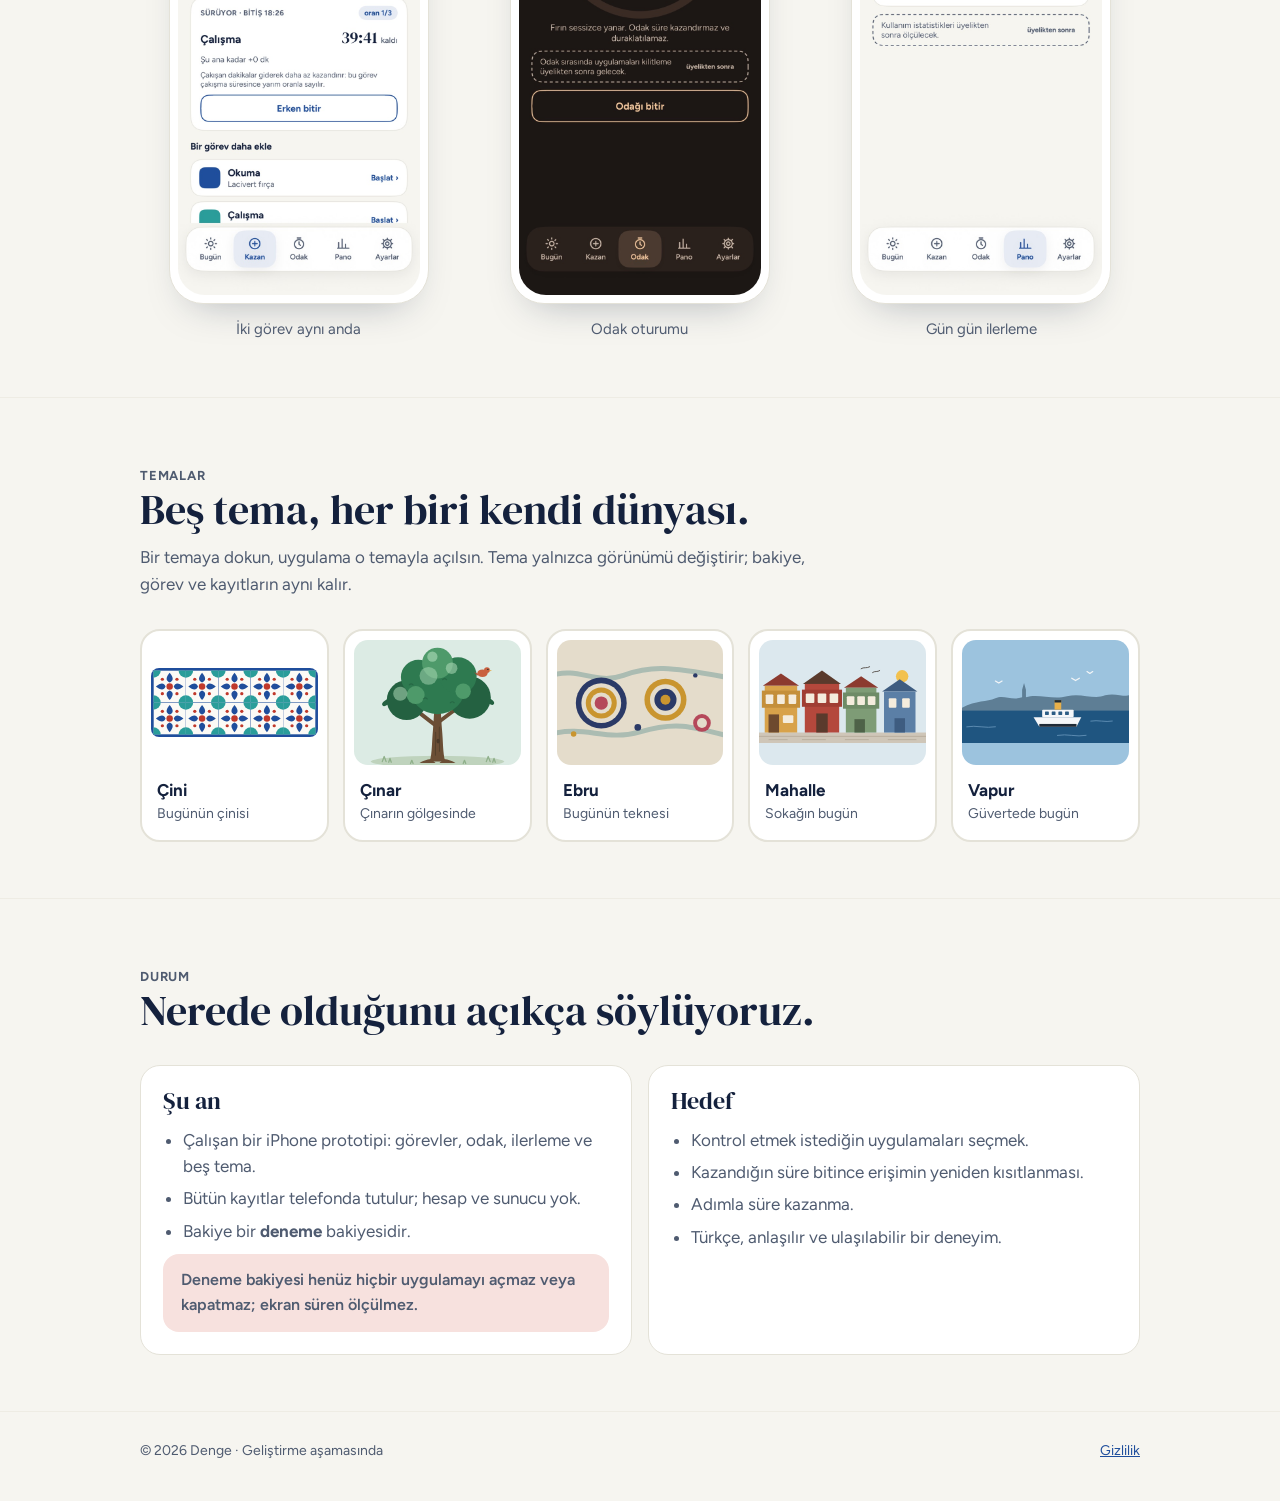
==== commit 045f7de7: "Temalar: seçilen tema tek başına açılır, diğerleri gizlenir" ====
--- a/index.html
+++ b/index.html
@@ -2,6 +2,7 @@
 <html lang="tr">
 <head>
   <meta charset="utf-8">
+  <script>document.documentElement.classList.add("js")</script>
   <meta name="viewport" content="width=device-width, initial-scale=1">
   <title>Denge — ekran süreni kazan</title>
   <meta name="description" content="Denge, telefonda geçirdiğin süreyi okuyarak ve çalışarak kazandığın süreyle dengeleyen bir iPhone uygulaması. Geliştirme aşamasında.">
@@ -94,41 +95,43 @@
         <div class="section-head">
           <p class="kicker">Temalar</p>
           <h2>Beş tema, her biri kendi dünyası.</h2>
-          <p>Bir temaya dokun, uygulama ona bürünsün. Tema yalnızca görünümü değiştirir; bakiye, görev ve
+          <p>Bir temaya dokun, uygulama o temayla açılsın. Tema yalnızca görünümü değiştirir; bakiye, görev ve
             kayıtların aynı kalır.</p>
         </div>
-        <div class="themes" role="tablist" aria-label="Temalar">
-          <button class="theme" type="button" role="tab" id="tab-cini" data-theme="cini"
-                  aria-controls="tema-sahne" aria-selected="true" tabindex="0">
+        <div class="themes" id="tema-kartlar">
+          <button class="theme" type="button" data-theme="cini" aria-controls="tema-sahne" aria-expanded="false">
             <span class="art" style="background:#FFFFFF"><img src="img/theme-hero-cini.svg" alt="" loading="lazy"></span>
             <strong>Çini</strong><span class="sub">Bugünün çinisi</span>
           </button>
-          <button class="theme" type="button" role="tab" id="tab-cinar" data-theme="cinar"
-                  aria-controls="tema-sahne" aria-selected="false" tabindex="-1">
+          <button class="theme" type="button" data-theme="cinar" aria-controls="tema-sahne" aria-expanded="false">
             <span class="art" style="background:#DCEBE4"><img src="img/theme-hero-cinar.svg" alt="" loading="lazy"></span>
             <strong>Çınar</strong><span class="sub">Çınarın gölgesinde</span>
           </button>
-          <button class="theme" type="button" role="tab" id="tab-ebru" data-theme="ebru"
-                  aria-controls="tema-sahne" aria-selected="false" tabindex="-1">
+          <button class="theme" type="button" data-theme="ebru" aria-controls="tema-sahne" aria-expanded="false">
             <span class="art" style="background:#E4DCCB"><img src="img/theme-hero-ebru.svg" alt="" loading="lazy"></span>
             <strong>Ebru</strong><span class="sub">Bugünün teknesi</span>
           </button>
-          <button class="theme" type="button" role="tab" id="tab-mahalle" data-theme="mahalle"
-                  aria-controls="tema-sahne" aria-selected="false" tabindex="-1">
+          <button class="theme" type="button" data-theme="mahalle" aria-controls="tema-sahne" aria-expanded="false">
             <span class="art" style="background:#DCE8EE"><img src="img/theme-hero-mahalle.svg" alt="" loading="lazy"></span>
             <strong>Mahalle</strong><span class="sub">Sokağın bugün</span>
           </button>
-          <button class="theme" type="button" role="tab" id="tab-vapur" data-theme="vapur"
-                  aria-controls="tema-sahne" aria-selected="false" tabindex="-1">
+          <button class="theme" type="button" data-theme="vapur" aria-controls="tema-sahne" aria-expanded="false">
             <span class="art" style="background:#9CC3DE"><img src="img/theme-hero-vapur.svg" alt="" loading="lazy"></span>
             <strong>Vapur</strong><span class="sub">Güvertede bugün</span>
           </button>
         </div>
 
-        <div class="stage" id="tema-sahne" role="tabpanel" aria-labelledby="tab-cini" data-theme="cini">
+        <div class="stage" id="tema-sahne" data-theme="cini" role="region" aria-label="Seçili tema">
+          <div class="stage-bar">
+            <button class="stage-back" type="button">← Tüm temalar</button>
+            <div class="stage-arrows">
+              <button class="stage-prev" type="button" aria-label="Önceki tema">‹</button>
+              <button class="stage-next" type="button" aria-label="Sonraki tema">›</button>
+            </div>
+          </div>
           <div class="stage-text">
-            <p class="stage-kicker">Seçili tema</p>
-            <h3 class="stage-title" aria-live="polite">Çini</h3>
+            <p class="stage-kicker">Tema</p>
+            <h3 class="stage-title" tabindex="-1">Çini</h3>
             <dl class="stage-names">
               <div><dt>Bugün</dt><dd data-key="today">Bugünün çinisi</dd></div>
               <div><dt>Kazan</dt><dd data-key="earn">Fırçanı seç</dd></div>
--- a/style.css
+++ b/style.css
@@ -212,8 +212,8 @@
   padding: 9px 9px 15px;
   transition: border-color .2s, transform .2s;
 }
-.theme:hover { transform: translateY(-2px); }
-.theme[aria-selected="true"] { border-color: var(--accent); }
+.theme:hover { transform: translateY(-2px); border-color: var(--accent); }
+.themes[hidden] { display: none; }
 .theme:focus-visible { outline: 3px solid var(--accent); outline-offset: 3px; }
 .theme .art {
   border-radius: 14px;
@@ -235,18 +235,50 @@
 .stage[data-theme="vapur"]   { --s-bg: #0F2B45; --s-ink: #EEF4F8; --s-ink2: #B4C7D6; --s-accent: #F0C46E; --s-line: #24507A; --s-font: "Archivo", sans-serif; --s-weight: 800; }
 
 .stage {
-  margin-top: 18px;
   display: grid;
   grid-template-columns: minmax(0, 1fr) minmax(0, 320px);
-  gap: 40px;
-  align-items: center;
-  padding: 40px 48px;
+  grid-template-areas: "bar bar" "text phone";
+  gap: 28px 40px;
+  align-items: center;
+  padding: 24px 48px 44px;
   border-radius: 28px;
   background: var(--s-bg);
   color: var(--s-ink);
   border: 1px solid var(--s-line);
   transition: background-color .45s ease, color .45s ease, border-color .45s ease;
 }
+/* JS varken sahne yalnızca bir tema açılınca görünür */
+.js .stage:not(.open) { display: none; }
+.stage.open { animation: stage-in .35s ease both; }
+@keyframes stage-in { from { opacity: 0; transform: translateY(8px); } to { opacity: 1; transform: none; } }
+
+.stage-bar {
+  grid-area: bar;
+  display: flex;
+  justify-content: space-between;
+  align-items: center;
+  gap: 12px;
+}
+.stage-bar button {
+  appearance: none;
+  font: inherit;
+  font-weight: 700;
+  cursor: pointer;
+  color: var(--s-ink);
+  background: transparent;
+  border: 1.5px solid var(--s-line);
+  border-radius: 999px;
+  min-height: 44px;
+  padding: 0 18px;
+  transition: border-color .2s, background-color .2s;
+}
+.stage-bar button:hover { border-color: var(--s-accent); }
+.stage-bar button:focus-visible, .stage-title:focus-visible { outline: 3px solid var(--s-accent); outline-offset: 3px; }
+.stage-arrows { display: flex; gap: 8px; }
+.stage-arrows button { width: 44px; padding: 0; font-size: 22px; line-height: 1; }
+.stage-text { grid-area: text; }
+.stage-title:focus { outline: none; }
+
 .stage-kicker {
   margin: 0 0 6px;
   font-size: 13px;
@@ -271,7 +303,7 @@
 }
 .stage-names dt { color: var(--s-ink2); font-weight: 600; }
 .stage-names dd { margin: 0; font-weight: 700; color: var(--s-accent); text-align: right; }
-.stage-phone { max-width: 300px; width: 100%; }
+.stage-phone { grid-area: phone; max-width: 300px; width: 100%; }
 .screens { position: relative; aspect-ratio: 739 / 1600; border-radius: 27px; overflow: hidden; }
 .screens img {
   position: absolute;
@@ -286,6 +318,7 @@
 
 @media (prefers-reduced-motion: reduce) {
   .theme, .stage, .screens img { transition: none; }
+  .stage.open { animation: none; }
   .theme:hover { transform: none; }
 }
 
@@ -330,20 +363,26 @@
 @media (max-width: 860px) {
   .hero { grid-template-columns: minmax(0, 1fr); gap: 36px; padding-top: 24px; }
   .steps, .status { grid-template-columns: minmax(0, 1fr); }
-  .themes { grid-template-columns: repeat(5, minmax(0, 1fr)); gap: 8px; }
-  .theme { padding: 5px 5px 9px; border-radius: 16px; }
-  .theme .art { border-radius: 11px; aspect-ratio: 1; margin-bottom: 7px; }
-  .theme strong { padding: 0 2px; font-size: 14px; }
-  .theme .sub { display: none; }
+  .themes { grid-template-columns: repeat(2, minmax(0, 1fr)); gap: 10px; }
+  .theme:last-child:nth-child(odd) { grid-column: 1 / -1; }
+  .theme:last-child:nth-child(odd) .art { aspect-ratio: 2.2; }
   .shots { grid-template-columns: minmax(0, 1fr); }
-  .stage { grid-template-columns: minmax(0, 1fr); gap: 24px; padding: 26px 22px 30px; }
-  .stage-phone { margin: 0 auto; }
+  /* Telefonda sıra: çubuk, başlık, telefon, ekran adları */
+  .stage { grid-template-columns: minmax(0, 1fr); grid-template-areas: none; gap: 18px; padding: 16px 18px 28px; }
+  .stage-bar, .stage-phone { grid-area: auto; }
+  .stage-text { display: contents; }
+  .stage-bar { order: 0; }
+  .stage-kicker { order: 1; margin: 6px 0 -14px; }
+  .stage-title { order: 2; }
+  .stage-phone { order: 3; margin: 0 auto; }
+  .stage-names { order: 4; margin: 0; max-width: none; }
 }
 @media (max-width: 480px) {
   body { font-size: 16px; }
   .wrap { padding: 0 16px; }
   .top nav { gap: 12px; }
   .top nav a { font-size: 14px; }
-  .themes { gap: 6px; }
-  .theme strong { font-size: 12px; }
-}
+  .themes { gap: 8px; }
+  .theme .sub { font-size: 13px; }
+  .stage-bar button { padding: 0 14px; }
+}
